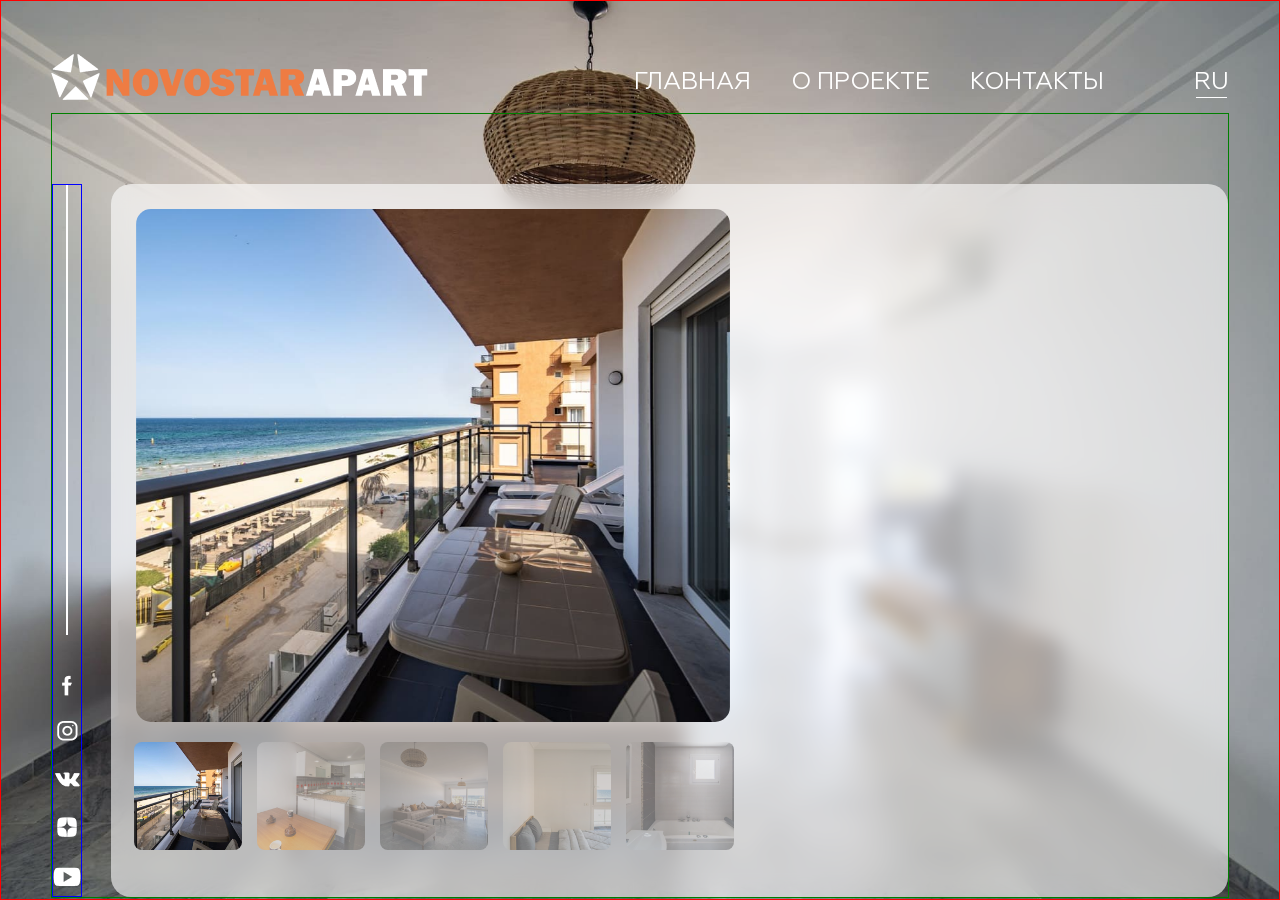
==== index.html @ 68c36528 "vers 30.07 - slider on page" ====
<!DOCTYPE html>
<html lang="ru">
<head>
	<meta http-equiv="X-UA-Compatible" content="IE=edge">
	<meta name="viewport" content="width=device-width, initial-scale=1">
	<meta charset="UTF-8">
	<meta name="robots" content="none">
	<title>Апартаменты - Novostar Hotels</title>
	<meta name="description" content="">
	<meta name="keywords" content="">
	<meta property="og:title" content="">
 	<meta property="og:description" content="">
	<meta property="og:image" content="">
	<link href="img/favicon.png" rel="shortcut icon" type="image/x-icon" />
	<link href="css/normalize.css" rel="stylesheet" type="text/css">
    <link href="css/slick.css" rel="stylesheet" type="text/css">
    <link href="css/slick-theme.css" rel="stylesheet" type="text/css">
	<link href="css/style.css" rel="stylesheet" type="text/css">
</head>
<body>

	<div class="apart-wrap apart-wrap-f41">
		<header>
			<a href="#"><img src="img/logo.png" alt="" class="ns-logo"></a>
			<nav class="navbar-top">
				<div class="navbar-toggler" role="button"><span></span></div>
				<ul class="apart-nav">
					<li><a href="#">Главная</a></li>
					<li><a href="#">О проекте</a></li>
					<li><a href="#">Контакты</a></li>
				</ul>
			</nav>
			<ul class="lang">
				<li class="current-lang">Ru</li>
				<li class="change-lang">
					<a href="#">En</a><br>
					<a href="#">Fr</a>
				</li>
			</ul>
		</header>
		<div class="apart-main">
			<div class="apart-soc">
				<div class="white-line"></div>
				<a href="#"><img src="img/fb.png" alt=""></a>
				<a href="#"><img src="img/inst.png" alt=""></a>
				<a href="#"><img src="img/vk.png" alt=""></a>
				<a href="#"><img src="img/zen.png" alt=""></a>
				<a href="#"><img src="img/yt.png" alt=""></a>
			</div>
			<div class="apart-content">
				<div class="apart-slider-wrap">
					<div class="apart-slider apart-slider-for">
						<div class="apart-slide-1"></div>
						<div class="apart-slide-2"></div>
						<div class="apart-slide-3"></div>
						<div class="apart-slide-4"></div>
						<div class="apart-slide-5"></div>
					</div>
					<div class="apart-slider apart-slider-nav">
						<div>
							<div class="apart-slide-1"></div>
						</div>
						<div>
							<div class="apart-slide-2"></div>
						</div>
						<div>
							<div class="apart-slide-3"></div>
						</div>
						<div>
							<div class="apart-slide-4"></div>
						</div>
						<div>
							<div class="apart-slide-5"></div>
						</div>
					</div>
				</div>
			</div>
		</div>
	</div>

	<script src="js/jquery-3.6.0.min.js"></script>
    <script src="js/slick.min.js"></script>
	<script src="js/scripts.js"></script>
</body>
</html>
---- css/style.css ----
@font-face {
	font-family: Geometria;
	src: url(../fonts/Geometria.ttf);
}
* {
	box-sizing: border-box;
}
html, body {
	overflow-x: hidden;
}
body {
	font-family: Geometria, sans-serif;
}
.apart-wrap {
	width: 100vw;
	min-height: 100vh;
	border: 1px solid red;
	padding: 50px 50px 0;
}
.apart-wrap-f41 {
	background-image: url('../img/F-41/f41-fon.jpg');
	background-size: cover;
	background-position: 50% 50%;
}
header {
	display: flex;
	align-items: center;
	position: relative;
}
.navbar-top {
	margin-left: auto;
	margin-right: 125px;
}
.apart-nav {
	list-style: none;
	padding: 0;
	display: flex;
}
.apart-nav a {
	color: #fff;
	font-size: 24px;
	line-height: 30px;
	text-decoration: none;
	text-transform: uppercase;
	padding: 0 40px;
}
.lang {
	list-style: none;
	padding: 0;
	position: relative;
	user-select: none;
	text-transform: uppercase;
}
.current-lang {
	color: #fff;
	font-size: 24px;
	line-height: 30px;
	position: relative;
	z-index: 1;
	cursor: pointer;
}
.current-lang:after {
	content: '';
	position: absolute;
	width: 100%;
	height: 1px;
	background-color: #fff;
	left: 2px;
	right: 2px;
	width: auto;
	bottom: -1px;
}
.change-lang a {
	color: #fff;
	font-size: 24px;
	line-height: 30px;
	text-decoration: none;
}
.change-lang a:hover {
	text-decoration: underline;
}
.change-lang {
	position: absolute;
	opacity: 0;
	top: 0;
	transition: .2s;
}
.change-lang.active {
	opacity: 1;
	transform: translateY(55%);
}
@media (max-width: 1400px) {
	.navbar-top {
		margin-right: 70px;
	}
	.apart-nav a {
		padding: 0 20px;
	}
}
@media (max-width: 1200px) {
	.apart-wrap {
		padding: 25px 25px 0;
	}
	.navbar-toggler {
		cursor: pointer;
		width: 35px;
		padding: 10px 3px;
	}
	.navbar-toggler span {
		position: relative;
		display: block;
		height: 1px;
		background-color: #fff;
	}
	.navbar-toggler span:before,
	.navbar-toggler span:after {
		position: absolute;
		content: '';
		display: block;
		left: 0;
		width: 100%;
		height: 1px;
		background-color: #fff;
	}
	.navbar-toggler span:before {
		top: -8px;
	}
	.navbar-toggler span:after {
		bottom: -8px;
	}
	.apart-nav {
		position: absolute;
		padding-top: 20px;
		left: 0;
		opacity: 0;
		z-index: -1px;
		transition: .2s;
	}
	.apart-nav.visible {
		opacity: 1;
	}
}
@media (max-width: 700px) {
	.ns-logo {
		width: 250px;
	}
	.current-lang,
	.change-lang a,
	.apart-nav a {
		font-size: 20px;
		line-height: 24px;
	}
	.apart-nav {
		position: absolute;
		padding-top: 10px;
	}
	.apart-nav a {
		padding: 0 30px 0 0;
	}
}
@media (max-width: 500px) {
	.apart-wrap {
		padding: 0 15px;
	}
	.ns-logo {
		width: 180px;
	}
	.current-lang,
	.change-lang a,
	.apart-nav a {
		font-size: 16px;
		line-height: 20px;
	}
	.navbar-top {
	    margin-right: 25px;
	}
	.navbar-toggler span:before {
		top: -7px;
	}
	.navbar-toggler span:after {
		bottom: -7px;
	}
}
@media (max-width: 400px) {
	.apart-nav {
		display: block;
		width: 100%;
	}
	.apart-nav li {
		text-align: center;
		padding-bottom: 10px;
	}
	.apart-nav a {
		padding: 0;
	}
}

.apart-main {
	display: flex;
	justify-content: space-between;
	border: 1px solid green;
	padding-top: 70px;
}
.apart-soc {
	border: 1px solid blue;
	display: flex;
	flex-direction: column;
	align-items: center;
}
.white-line {
	background-color: #fff;
	width: 2px;
	height: 50vh;
	margin-bottom: 20px;
}
.apart-soc a {
	margin-top: 20px;
}
.apart-content {
	background: rgba(255, 255, 255, 0.6);
	backdrop-filter: blur(10px);
	border-radius: 20px;
	padding: 25px;
	width: 95%;
	display: flex;
}
.apart-slider-wrap {
	width: 66vh;
}
.apart-slider-for {
	border-radius: 15px;
	overflow: hidden;
}
.apart-slider-nav {
	margin: 20px -1vh 0;
}
.apart-slider-for [class^="apart-slide"] {
	height: 57vh;
	background-size: cover;
	background-position: 50% 50%;
}
.apart-slider-nav [class^="apart-slide"] {
	width: 12vh;
	height: 12vh;
	background-size: cover;
	background-position: 50% 50%;
	margin: 0 auto;
	cursor: pointer;
	border-radius: 8px;
}
.apart-slide-1 {
	background-image: url('../img/F-41/1.jpg');
}
.apart-slide-2 {
	background-image: url('../img/F-41/2.jpg');
}
.apart-slide-3 {
	background-image: url('../img/F-41/3.jpg');
}
.apart-slide-4 {
	background-image: url('../img/F-41/4.jpg');
}
.apart-slide-5 {
	background-image: url('../img/F-41/5.jpg');
}
.apart-slider-nav .slick-slide:not(.slick-current) {
	opacity: .4;
}
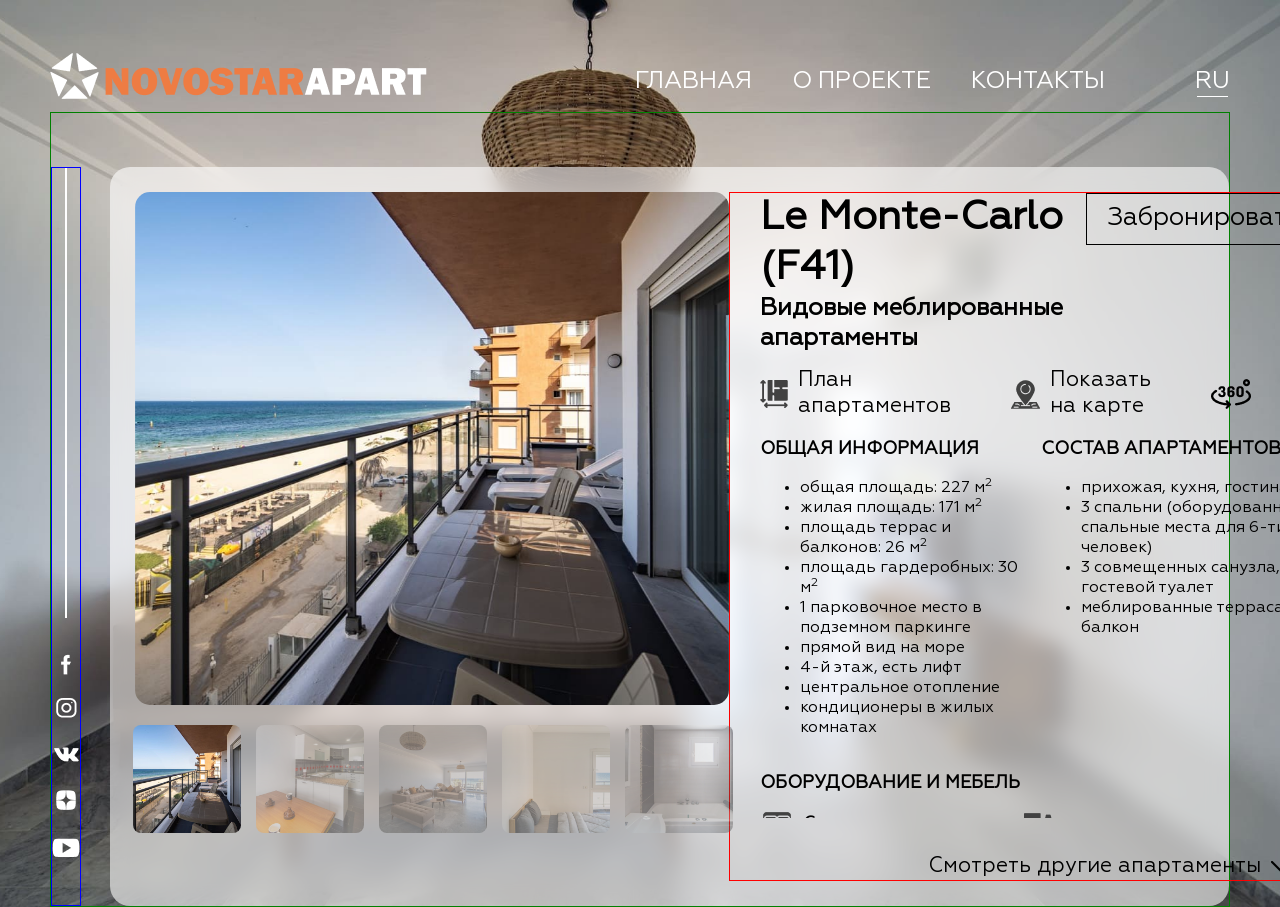
==== commit 41103d6a: "vers 05.08 - apart desktop done" ====
--- a/index.html
+++ b/index.html
@@ -17,67 +17,162 @@
     <link href="css/slick-theme.css" rel="stylesheet" type="text/css">
 	<link href="css/style.css" rel="stylesheet" type="text/css">
 </head>
-<body>
+<body class="apart-f41">
 
-	<div class="apart-wrap apart-wrap-f41">
-		<header>
-			<a href="#"><img src="img/logo.png" alt="" class="ns-logo"></a>
-			<nav class="navbar-top">
-				<div class="navbar-toggler" role="button"><span></span></div>
-				<ul class="apart-nav">
-					<li><a href="#">Главная</a></li>
-					<li><a href="#">О проекте</a></li>
-					<li><a href="#">Контакты</a></li>
-				</ul>
-			</nav>
-			<ul class="lang">
-				<li class="current-lang">Ru</li>
-				<li class="change-lang">
-					<a href="#">En</a><br>
-					<a href="#">Fr</a>
-				</li>
+	<div class="apart-modal apart-plan-modal">
+		<span class="apart-plan">
+			<img src="img/close.png" alt="" class="apart-close">
+			<img src="" alt="" class="apart-plan-pic">
+		</span>
+	</div>
+
+	<div class="apart-modal apart-map-modal">
+		<div class="apart-map">
+			<img src="img/close.png" alt="" class="apart-close">
+			<iframe src="https://www.google.com/maps/embed?pb=!1m14!1m8!1m3!1d12932.998903118727!2d10.60590106375161!3d35.86739660989545!3m2!1i1024!2i768!4f13.1!3m3!1m2!1s0x0%3A0x2175d8340d79b591!2sR%C3%A9sidence%20Le%20Mont%C3%A9%20Carlo!5e0!3m2!1sru!2sru!4v1628167155588!5m2!1sru!2sru" allowfullscreen="" loading="lazy"></iframe>
+		</div>
+	</div>
+
+	<header>
+		<a href="#"><img src="img/logo.png" alt="" class="ns-logo"></a>
+		<nav class="navbar-top">
+			<div class="navbar-toggler" role="button"><span></span></div>
+			<ul class="apart-nav">
+				<li><a href="#">Главная</a></li>
+				<li><a href="#">О проекте</a></li>
+				<li><a href="#">Контакты</a></li>
 			</ul>
-		</header>
-		<div class="apart-main">
-			<div class="apart-soc">
-				<div class="white-line"></div>
-				<a href="#"><img src="img/fb.png" alt=""></a>
-				<a href="#"><img src="img/inst.png" alt=""></a>
-				<a href="#"><img src="img/vk.png" alt=""></a>
-				<a href="#"><img src="img/zen.png" alt=""></a>
-				<a href="#"><img src="img/yt.png" alt=""></a>
-			</div>
-			<div class="apart-content">
-				<div class="apart-slider-wrap">
-					<div class="apart-slider apart-slider-for">
+		</nav>
+		<ul class="lang">
+			<li class="current-lang">Ru</li>
+			<li class="change-lang">
+				<a href="#">En</a><br>
+				<a href="#">Fr</a>
+			</li>
+		</ul>
+	</header>
+	<div class="apart-main">
+		<div class="apart-soc">
+			<div class="white-line"></div>
+			<a href="#"><img src="img/fb.png" alt=""></a>
+			<a href="#"><img src="img/inst.png" alt=""></a>
+			<a href="#"><img src="img/vk.png" alt=""></a>
+			<a href="#"><img src="img/zen.png" alt=""></a>
+			<a href="#"><img src="img/yt.png" alt=""></a>
+		</div>
+		<div class="apart-content">
+			<div class="apart-slider-wrap">
+				<div class="apart-slider apart-slider-for">
+					<div class="apart-slide-1"></div>
+					<div class="apart-slide-2"></div>
+					<div class="apart-slide-3"></div>
+					<div class="apart-slide-4"></div>
+					<div class="apart-slide-5"></div>
+				</div>
+				<div class="apart-slider apart-slider-nav">
+					<div>
 						<div class="apart-slide-1"></div>
+					</div>
+					<div>
 						<div class="apart-slide-2"></div>
+					</div>
+					<div>
 						<div class="apart-slide-3"></div>
+					</div>
+					<div>
 						<div class="apart-slide-4"></div>
+					</div>
+					<div>
 						<div class="apart-slide-5"></div>
 					</div>
-					<div class="apart-slider apart-slider-nav">
-						<div>
-							<div class="apart-slide-1"></div>
+				</div>
+			</div>
+			<div class="apart-info">
+				<div class="apart-info-head">
+					<div class="apart-title">
+						<h1>Le Monte-Carlo (F41)</h1>
+						<h2>Видовые меблированные апартаменты</h2>
+					</div>
+					<div class="apart-booking">
+						<button class="apart-booking">Забронировать</button>
+					</div>
+				</div>
+				<div class="apart-text">
+					<div class="apart-plan-map">
+						<a href="#" class="apart-plan-btn" data-plan="img/F-41/f41-plan.png"><img src="img/plan.png" alt="">План апартаментов</a>
+						<a href="#" class="apart-map-btn"><img src="img/map.png" alt="">Показать на карте</a>
+						<a href="#"><img src="img/360.png" alt=""></a>
+					</div>
+					<div class="apart-common">
+						<div class="apart-common-info">
+							<h3>Общая информация</h3>
+							<ul>
+								<li>общая площадь: 227 м<sup>2</sup></li>
+								<li>жилая площадь: 171 м<sup>2</sup></li>
+								<li>площадь террас и балконов: 26 м<sup>2</sup></li>
+								<li>площадь гардеробных: 30 м<sup>2</sup></li>
+								<li>1 парковочное место в подземном паркинге</li>
+								<li>прямой вид на море</li>
+								<li>4-й этаж, есть лифт</li>
+								<li>центральное отопление</li>
+								<li>кондиционеры в жилых комнатах</li>
+							</ul>	
 						</div>
-						<div>
-							<div class="apart-slide-2"></div>
+						<div class="apart-common-info">
+							<h3>Состав апартаментов</h3>
+							<ul>
+								<li>прихожая, кухня, гостиная</li>
+								<li>3 спальни (оборудованные спальные места для 6-ти человек)</li>
+								<li>3 совмещенных санузла, 1 гостевой туалет
+								<li>меблированные терраса и балкон</li>
+							</ul>
 						</div>
-						<div>
-							<div class="apart-slide-3"></div>
+					</div>
+					<div class="apart-furniture">
+						<h3>Оборудование и мебель</h3>
+						<div class="apart-furniture-bedroom">
+							<h4><img src="img/bed.png" alt=""> Спальные комнаты:</h4>
+							<p>Спальня 1: двуспальная кровать</p>
+							<p>Спальня 2: две односпальные кровати</p>
+							<p>Спальня 3: двуспальная кровать</p>
+							<p>По запросу предоставляется детская кроватка для ребенка до 2-х лет</p>
 						</div>
-						<div>
-							<div class="apart-slide-4"></div>
+						<div class="apart-furniture-livingroom">
+							<h4><img src="img/gostinaya.png" alt=""> Гостиная:</h4>
+							<p>Плазменная телевизионная панель</p>
+							<p>Мягкий салон</p>
+							<p>Обеденный стол</p>
 						</div>
-						<div>
-							<div class="apart-slide-5"></div>
+						<div class="apart-furniture-kitchen">
+							<h4><img src="img/kitchen.png" alt=""> Кухня:</h4>
+							<div class="apart-kitchen-text">
+								<p>Варочная панель</p>
+								<p>Духовка</p>
+								<p>Вытяжка</p>
+								<p>Микроволновая печь</p>
+								<p>Холодильник</p>
+								<p>Посудомоечная машина</p>
+								<p>Стиральная машина</p>
+								<p>Обеденный стол</p>
+								<p>Полный комплект посуды для приготовления еды</p>
+								<p>Полный комплект посуды для сервировки</p>
+							</div>
 						</div>
+					</div>
+				</div>
+				<div class="apart-more">
+					<div class="current-apart" role="button">Смотреть другие апартаменты <img src="img/arrow-down.png" alt=""></div>
+					<div class="another-aparts">
+						<a href="#">Le Monte-Carlo (F51)</a><br>
+						<a href="#">Le Monte-Carlo (F71)</a><br>
+						<a href="#">Le Monte-Carlo (D46)</a>
 					</div>
 				</div>
 			</div>
 		</div>
 	</div>
 
+
 	<script src="js/jquery-3.6.0.min.js"></script>
     <script src="js/slick.min.js"></script>
 	<script src="js/scripts.js"></script>
--- a/css/style.css
+++ b/css/style.css
@@ -10,17 +10,13 @@
 }
 body {
 	font-family: Geometria, sans-serif;
-}
-.apart-wrap {
-	width: 100vw;
 	min-height: 100vh;
-	border: 1px solid red;
 	padding: 50px 50px 0;
-}
-.apart-wrap-f41 {
-	background-image: url('../img/F-41/f41-fon.jpg');
 	background-size: cover;
 	background-position: 50% 50%;
+}
+body.apart-f41 {
+	background-image: url('../img/F-41/f41-fon.jpg');
 }
 header {
 	display: flex;
@@ -199,7 +195,7 @@
 	display: flex;
 	justify-content: space-between;
 	border: 1px solid green;
-	padding-top: 70px;
+	padding-top: 6vh;
 }
 .apart-soc {
 	border: 1px solid blue;
@@ -211,10 +207,10 @@
 	background-color: #fff;
 	width: 2px;
 	height: 50vh;
-	margin-bottom: 20px;
+	margin-bottom: 2vh;
 }
 .apart-soc a {
-	margin-top: 20px;
+	margin-top: 2vh;
 }
 .apart-content {
 	background: rgba(255, 255, 255, 0.6);
@@ -226,6 +222,9 @@
 }
 .apart-slider-wrap {
 	width: 66vh;
+}
+.slick-slide:focus {
+    outline: none;
 }
 .apart-slider-for {
 	border-radius: 15px;
@@ -265,4 +264,199 @@
 }
 .apart-slider-nav .slick-slide:not(.slick-current) {
 	opacity: .4;
+}
+.apart-info {
+	border: 1px solid red;
+	padding-left: 30px;
+	width: 100%;
+}
+.apart-info-head {
+	display: flex;
+	justify-content: space-between;
+	padding-bottom: 15px;
+}
+.apart-title h1 {
+	margin: 0;
+	font-size: 40px;
+	line-height: 50px;
+}
+.apart-title h2 {
+	margin: 0;
+	font-size: 24px;
+	line-height: 30px;
+}
+.apart-booking button {
+	font-size: 25px;
+	line-height: 40px;
+	background: none;
+	outline: none;
+	border: 1px solid #000;
+	cursor: pointer;
+	padding: 5px 20px;
+}
+.apart-text {
+	width: 100%;
+	overflow: auto;
+	scrollbar-width: thin;
+	scrollbar-color: #000 #747474;
+	height: 50vh;
+}
+.apart-text::-webkit-scrollbar {
+	height: 6px;
+	width: 6px;
+}
+.apart-text::-webkit-scrollbar-track {
+	background: #747474;
+	border-radius: 15px;
+}
+.apart-text::-webkit-scrollbar-thumb {
+	background-color: #000;
+	border-radius: 15px;
+}
+.apart-plan-map {
+	display: flex;
+}
+.apart-plan-map a {
+	display: flex;
+	align-items: center;
+	color: #000;
+	text-decoration: none;
+	font-size: 21px;
+	line-height: 26px;
+	margin-right: 60px;
+}
+.apart-plan-map a img {
+	margin-right: 10px;
+}
+.apart-modal {
+    position: fixed;
+    top: 0;
+    width: 100vw;
+    height: 100vh;
+    display: flex;
+    align-items: center;
+    justify-content: center;
+    opacity: 0;
+    z-index: -1;
+    background-color: rgba(0,0,0,.7);
+}
+.apart-modal.visible {
+	opacity: 1;
+    z-index: 1;
+}
+.apart-plan {
+	position: relative;
+}
+.apart-close {
+    position: absolute;
+    top: 20px;
+    right: 20px;
+    z-index: 1;
+    cursor: pointer;
+}
+.apart-plan-pic {
+    max-width: 90vw;
+    max-height: 90vh;
+}
+.apart-map {
+	width: 100%;
+	max-width: 1200px;
+    height: 70vh;
+    position: relative;
+}
+.apart-map iframe {
+	display: block;
+	height: 70vh;
+	border: none;
+	width: 100%;
+	max-width: 1200px;
+}
+.apart-common {
+	display: flex;
+}
+.apart-common-info {
+	width: 50%;
+	padding-right: 10px;
+}
+.apart-common-info h3 {
+	font-size: 18px;
+	line-height: 22px;
+	text-transform: uppercase;
+}
+.apart-common-info li {
+	font-size: 16px;
+	line-height: 20px;
+}
+.apart-furniture {
+	display: flex;
+	flex-wrap: wrap;
+}
+.apart-furniture h3 {
+	font-size: 18px;
+	line-height: 22px;
+	text-transform: uppercase;
+	width: 100%;
+}
+.apart-furniture h4 {
+	display: flex;
+	align-items: center;
+	margin: 0;
+}
+.apart-furniture h4 img {
+	margin-right: 10px;
+}
+.apart-furniture p {
+	margin: 5px 0 0;
+}
+.apart-furniture-bedroom {
+	width: 47%;
+	padding: 0 30px 30px 0;
+}
+.apart-furniture-livingroom {
+	padding-right: 0 10px 30px 0;
+}
+.apart-furniture-kitchen {
+	width: 60%;
+}
+.apart-kitchen-text {
+	column-count: 2;
+}
+.apart-more {
+	position: relative;
+	float: right;
+	padding: 30px 30px 0 0;
+}
+.current-apart {
+	cursor: pointer;
+	font-size: 21px;
+	line-height: 26px;
+}
+.current-apart img {
+	position: relative;
+	top: 8px;
+	left: 3px;
+}
+.another-aparts {
+	position: absolute;
+	top: 0;
+	opacity: 0;
+	z-index: -1;
+	background: rgba(255, 255, 255, 0.56);
+	padding: 5px 10px;
+	width: 100%;
+}
+.another-aparts a {
+	font-size: 21px;
+	line-height: 26px;
+	text-decoration: none;
+	color: #000;
+}
+.another-aparts a:hover {
+	text-decoration: underline;
+	font-weight: bold;
+}
+.another-aparts.active {
+	opacity: 1;
+	z-index: 1;
+	transform: translateY(70%);
 }
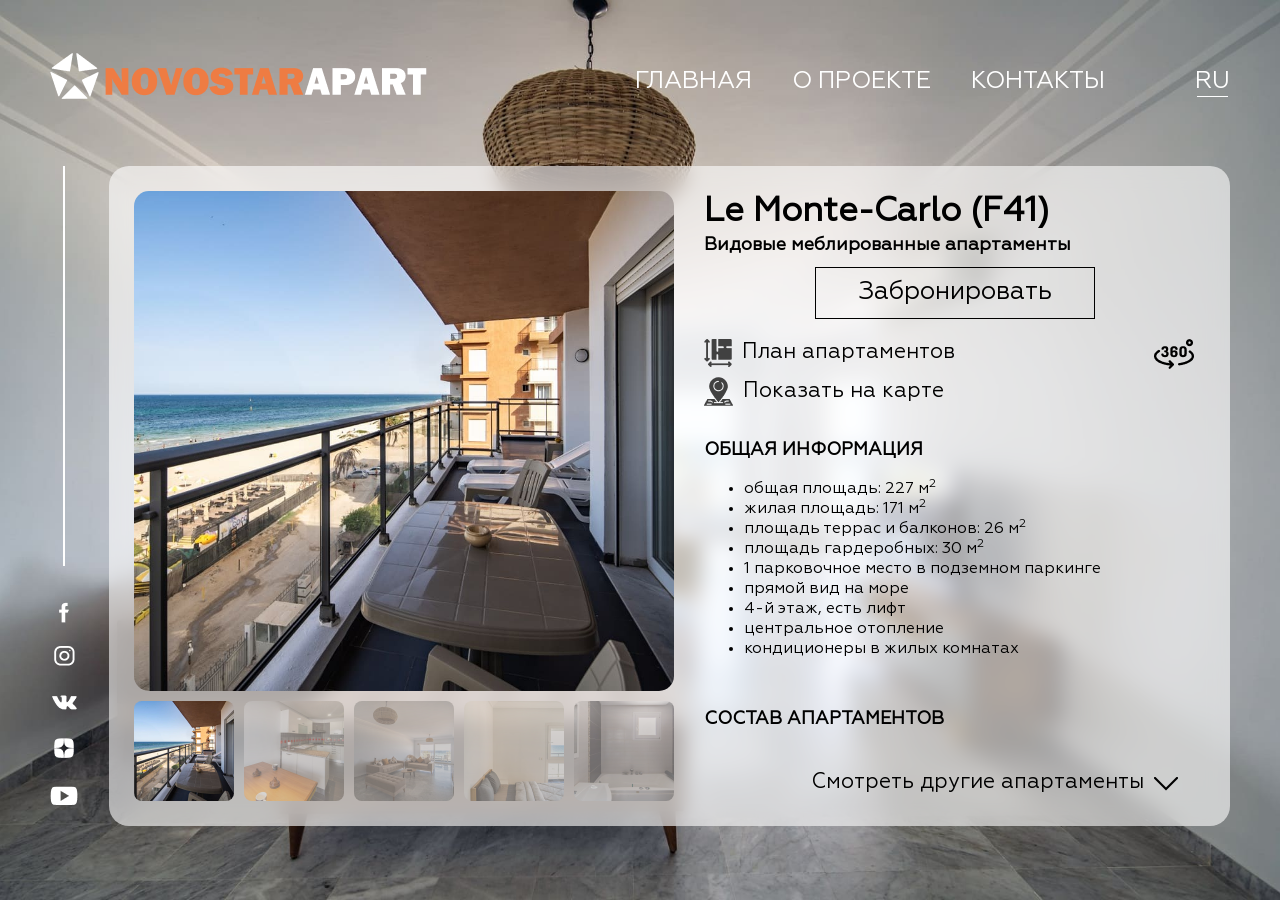
==== commit 85f742fd: "vers 06.08 - modile vers apart" ====
--- a/index.html
+++ b/index.html
@@ -101,7 +101,7 @@
 					<div class="apart-plan-map">
 						<a href="#" class="apart-plan-btn" data-plan="img/F-41/f41-plan.png"><img src="img/plan.png" alt="">План апартаментов</a>
 						<a href="#" class="apart-map-btn"><img src="img/map.png" alt="">Показать на карте</a>
-						<a href="#"><img src="img/360.png" alt=""></a>
+						<a href="#"><img src="img/360.png" alt="" class="apart-360"></a>
 					</div>
 					<div class="apart-common">
 						<div class="apart-common-info">
@@ -161,7 +161,7 @@
 					</div>
 				</div>
 				<div class="apart-more">
-					<div class="current-apart" role="button">Смотреть другие апартаменты <img src="img/arrow-down.png" alt=""></div>
+					<div class="current-apart" role="button">Смотреть другие апартаменты&nbsp;<img src="img/arrow-down.png" alt=""></div>
 					<div class="another-aparts">
 						<a href="#">Le Monte-Carlo (F51)</a><br>
 						<a href="#">Le Monte-Carlo (F71)</a><br>
--- a/css/style.css
+++ b/css/style.css
@@ -94,7 +94,7 @@
 	}
 }
 @media (max-width: 1200px) {
-	.apart-wrap {
+	body {
 		padding: 25px 25px 0;
 	}
 	.navbar-toggler {
@@ -154,8 +154,8 @@
 		padding: 0 30px 0 0;
 	}
 }
-@media (max-width: 500px) {
-	.apart-wrap {
+@media (max-width: 600px) {
+	body {
 		padding: 0 15px;
 	}
 	.ns-logo {
@@ -194,11 +194,9 @@
 .apart-main {
 	display: flex;
 	justify-content: space-between;
-	border: 1px solid green;
 	padding-top: 6vh;
 }
 .apart-soc {
-	border: 1px solid blue;
 	display: flex;
 	flex-direction: column;
 	align-items: center;
@@ -222,6 +220,7 @@
 }
 .apart-slider-wrap {
 	width: 66vh;
+	flex-shrink: 0;
 }
 .slick-slide:focus {
     outline: none;
@@ -239,8 +238,8 @@
 	background-position: 50% 50%;
 }
 .apart-slider-nav [class^="apart-slide"] {
-	width: 12vh;
-	height: 12vh;
+	width: 11.5vh;
+	height: 11.5vh;
 	background-size: cover;
 	background-position: 50% 50%;
 	margin: 0 auto;
@@ -266,7 +265,6 @@
 	opacity: .4;
 }
 .apart-info {
-	border: 1px solid red;
 	padding-left: 30px;
 	width: 100%;
 }
@@ -286,6 +284,8 @@
 	line-height: 30px;
 }
 .apart-booking button {
+	display: block;
+	max-width: 280px;
 	font-size: 25px;
 	line-height: 40px;
 	background: none;
@@ -293,6 +293,11 @@
 	border: 1px solid #000;
 	cursor: pointer;
 	padding: 5px 20px;
+	transition: .2s;
+}
+.apart-booking button:hover {
+	background-color: #000;
+	color: #fff;
 }
 .apart-text {
 	width: 100%;
@@ -315,6 +320,7 @@
 }
 .apart-plan-map {
 	display: flex;
+	position: relative;
 }
 .apart-plan-map a {
 	display: flex;
@@ -331,6 +337,7 @@
 .apart-modal {
     position: fixed;
     top: 0;
+    left: 0;
     width: 100vw;
     height: 100vh;
     display: flex;
@@ -420,6 +427,7 @@
 }
 .apart-kitchen-text {
 	column-count: 2;
+	padding-right: 10px;
 }
 .apart-more {
 	position: relative;
@@ -459,4 +467,181 @@
 	opacity: 1;
 	z-index: 1;
 	transform: translateY(70%);
+}
+@media (max-width: 1600px) {
+	.apart-info-head {
+		flex-wrap: wrap;
+	}
+	.apart-plan-map a {
+		margin-right: 30px;
+	}
+	.apart-booking,
+	.apart-furniture-kitchen {
+		width: 100%;
+	}
+	.apart-booking button {
+		margin: 10px auto 0;
+	}
+	.apart-furniture-bedroom,
+	.apart-furniture-livingroom {
+		width: 50%;
+	}
+}
+@media (max-width: 1500px) {
+	.apart-plan-map,
+	.apart-common {
+		flex-wrap: wrap;
+	}
+	.apart-plan-map a {
+		width: 100%;
+	}
+	.apart-360 {
+		position: absolute;
+		right: 0;
+		top: 0;
+	}
+	.apart-plan-map a {
+		margin: 5px 20px 5px 0;
+	}
+}
+@media (max-width: 1400px) {
+	.apart-title h1 {
+		font-size: 34px;
+		line-height: 42px;
+	}
+	.apart-title h2 {
+		font-size: 18px;
+		line-height: 24px;
+	}
+}
+@media (max-width: 1400px) {
+	.apart-common-info,
+	.apart-furniture-bedroom,
+	.apart-furniture-livingroom {
+		width: 100%;
+		padding: 0 10px 15px 0;
+	}
+	.apart-kitchen-text {
+		column-count: 1;
+	}
+}
+@media (max-width: 1300px) {
+	.white-line {
+		height: 400px;
+	}
+	.apart-slider-wrap {
+		width: 540px;
+	}
+	.apart-slider-for [class^="apart-slide"] {
+		height: 500px;
+	}
+	.apart-slider-nav {
+		margin: 10px -5px 0;
+	}
+	.apart-slider-nav [class^="apart-slide"] {
+		width: 100px;
+		height: 100px;
+	}
+	.apart-text {
+		height: 400px;
+	}
+}
+@media (max-width: 1200px) {
+	.apart-title h1 {
+		font-size: 28px;
+		line-height: 36px;
+	}
+	.apart-title h2 {
+		font-size: 16px;
+		line-height: 22px;
+	}
+	.apart-info {
+		padding-left: 20px;
+	}
+	.current-apart,
+	.another-aparts a,
+	.apart-plan-map a {
+		font-size: 16px;
+		line-height: 22px;
+	}
+	.another-aparts.active {
+		transform: translateY(80%);
+	}
+	.apart-more {
+		padding-right: 0;
+	}
+}
+@media (max-width: 1000px) {
+	.apart-main {
+		flex-wrap: wrap;
+		padding-top: 60px;
+	}
+	.apart-content {
+		width: 100%;
+		order: 1;
+		padding: 15px;
+	}
+	.apart-soc {
+		width: 100%;
+		flex-direction: row;
+		justify-content: center;
+		order: 2;
+	}
+	.apart-soc a {
+		margin: 20px 15px;
+	}
+	.white-line {
+		display: none;
+	}
+	.apart-slider-wrap {
+		width: 400px;
+	}
+	.apart-slider-for [class^="apart-slide"] {
+		height: 450px;
+	}
+	.apart-slider-nav [class^="apart-slide"] {
+		width: 70px;
+		height: 70px;
+	}
+}
+@media (max-width: 800px) {
+	.apart-content {
+		flex-wrap: wrap;
+	}
+	.apart-info {
+		order: 1;
+		padding-left: 0;
+	}
+	.apart-slider-wrap {
+		width: 100%;
+		order: 2;
+		padding-top: 50px;
+	}
+	.apart-slider-for [class^="apart-slide"] {
+		height: auto;
+		padding-top: 70vw;
+	}
+	.apart-slider-nav [class^="apart-slide"] {
+		width: 16vw;
+		height: 16vw;
+	}
+	.apart-slider-nav {
+		margin: 10px -1vw 0;
+	}
+}
+@media (max-width: 600px) {
+	.apart-main {
+		padding-top: 50px;
+		margin: 0 -15px;
+	}
+	.apart-slider-nav [class^="apart-slide"] {
+		width: 21vw;
+		height: 21vw;
+	}
+}
+@media (max-width: 400px) {
+	.apart-slider-nav [class^="apart-slide"] {
+		width: 19vw;
+		height: 19vw;
+	}
 }
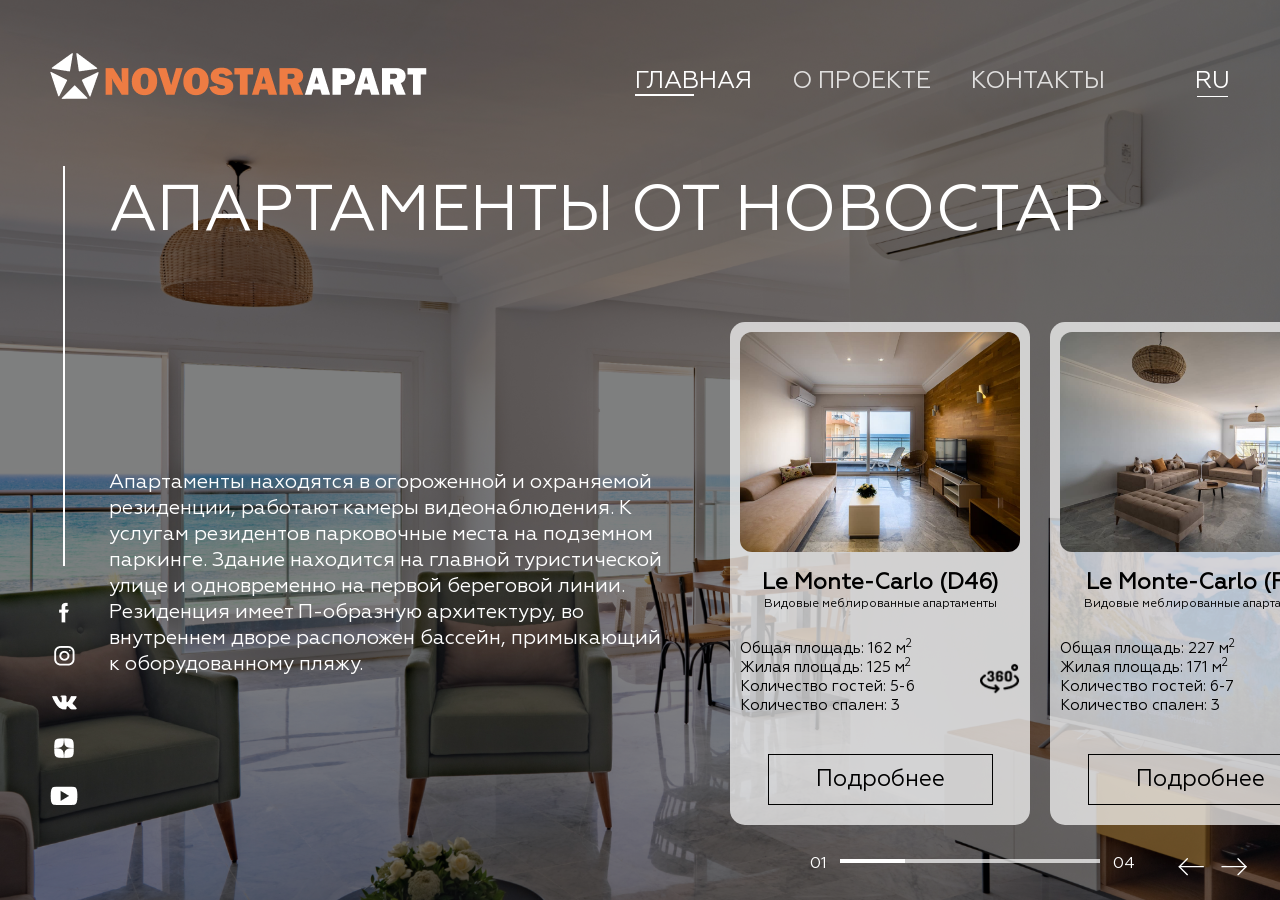
==== commit db28b905: "vers 19.08 - index page complete" ====
--- a/index.html
+++ b/index.html
@@ -11,13 +11,15 @@
 	<meta property="og:title" content="">
  	<meta property="og:description" content="">
 	<meta property="og:image" content="">
-	<link href="img/favicon.png" rel="shortcut icon" type="image/x-icon" />
+	<link href="img/favicon.svg" rel="shortcut icon" type="image/x-icon" />
 	<link href="css/normalize.css" rel="stylesheet" type="text/css">
     <link href="css/slick.css" rel="stylesheet" type="text/css">
     <link href="css/slick-theme.css" rel="stylesheet" type="text/css">
+    <link href="css/owl.carousel.min.css" rel="stylesheet" type="text/css">
+    <link href="css/owl.theme.default.min.css" rel="stylesheet" type="text/css">
 	<link href="css/style.css" rel="stylesheet" type="text/css">
 </head>
-<body class="apart-f41">
+<body class="apart-index">
 
 	<div class="apart-modal apart-plan-modal">
 		<span class="apart-plan">
@@ -34,13 +36,13 @@
 	</div>
 
 	<header>
-		<a href="#"><img src="img/logo.png" alt="" class="ns-logo"></a>
+		<a href="/"><img src="img/logo.png" alt="" class="ns-logo"></a>
 		<nav class="navbar-top">
 			<div class="navbar-toggler" role="button"><span></span></div>
 			<ul class="apart-nav">
-				<li><a href="#">Главная</a></li>
-				<li><a href="#">О проекте</a></li>
-				<li><a href="#">Контакты</a></li>
+				<li><a href="#" class="active"><span>Главная</span></a></li>
+				<li><a href="#"><span>О проекте</span></a></li>
+				<li><a href="#"><span>Контакты</span></a></li>
 			</ul>
 		</nav>
 		<ul class="lang">
@@ -51,6 +53,7 @@
 			</li>
 		</ul>
 	</header>
+
 	<div class="apart-main">
 		<div class="apart-soc">
 			<div class="white-line"></div>
@@ -60,121 +63,74 @@
 			<a href="#"><img src="img/zen.png" alt=""></a>
 			<a href="#"><img src="img/yt.png" alt=""></a>
 		</div>
-		<div class="apart-content">
-			<div class="apart-slider-wrap">
-				<div class="apart-slider apart-slider-for">
-					<div class="apart-slide-1"></div>
-					<div class="apart-slide-2"></div>
-					<div class="apart-slide-3"></div>
-					<div class="apart-slide-4"></div>
-					<div class="apart-slide-5"></div>
+		<div class="index-content">
+			<h1>АПАРТАМЕНТЫ ОТ НОВОСТАР</h1>
+			<div class="index-text-slider">
+				<div class="index-text">
+					Апартаменты находятся в огороженной и охраняемой резиденции, работают камеры видеонаблюдения. К услугам резидентов парковочные места на подземном паркинге. Здание находится на главной туристической улице и одновременно на первой береговой линии. Резиденция имеет П-образную архитектуру, во внутреннем дворе расположен бассейн, примыкающий к оборудованному пляжу.
 				</div>
-				<div class="apart-slider apart-slider-nav">
-					<div>
-						<div class="apart-slide-1"></div>
+				<div class="index-slider owl-carousel">
+					<div class="carousel-item item-d46">
+						<a href="#" class="carousel-apart-thumb"></a>
+						<h2>Le Monte-Carlo (D46)</h2>
+						<p class="carousel-item-subtitle">Видовые меблированные апартаменты</p>
+						<div class="carousel-item-info">
+							<a href="#" target="_blank"><img src="img/360.png" alt=""></a>
+							Общая площадь: 162 м<sup>2</sup><br>
+							Жилая площадь: 125 м<sup>2</sup><br>
+							Количество гостей: 5-6<br>
+							Количество спален: 3
+						</div>
+						<a href="#" class="carousel-arapt-detail">Подробнее</a>
 					</div>
-					<div>
-						<div class="apart-slide-2"></div>
+					<div class="carousel-item item-f41">
+						<a href="#" class="carousel-apart-thumb"></a>
+						<h2>Le Monte-Carlo (F41)</h2>
+						<p class="carousel-item-subtitle">Видовые меблированные апартаменты</p>
+						<div class="carousel-item-info">
+							<a href="#" target="_blank"><img src="img/360.png" alt=""></a>
+							Общая площадь: 227 м<sup>2</sup><br>
+							Жилая площадь: 171 м<sup>2</sup><br>
+							Количество гостей: 6-7<br>
+							Количество спален: 3
+						</div>
+						<a href="#" class="carousel-arapt-detail">Подробнее</a>
 					</div>
-					<div>
-						<div class="apart-slide-3"></div>
+					<div class="carousel-item item-f51">
+						<a href="#" class="carousel-apart-thumb"></a>
+						<h2>Le Monte-Carlo (F51)</h2>
+						<p class="carousel-item-subtitle">Видовые меблированные апартаменты</p>
+						<div class="carousel-item-info">
+							<a href="#" target="_blank"><img src="img/360.png" alt=""></a>
+							Общая площадь: 222 м<sup>2</sup><br>
+							Жилая площадь: 165 м<sup>2</sup><br>
+							Количество гостей: 6-7<br>
+							Количество спален: 3
+						</div>
+						<a href="#" class="carousel-arapt-detail">Подробнее</a>
 					</div>
-					<div>
-						<div class="apart-slide-4"></div>
-					</div>
-					<div>
-						<div class="apart-slide-5"></div>
-					</div>
-				</div>
-			</div>
-			<div class="apart-info">
-				<div class="apart-info-head">
-					<div class="apart-title">
-						<h1>Le Monte-Carlo (F41)</h1>
-						<h2>Видовые меблированные апартаменты</h2>
-					</div>
-					<div class="apart-booking">
-						<button class="apart-booking">Забронировать</button>
-					</div>
-				</div>
-				<div class="apart-text">
-					<div class="apart-plan-map">
-						<a href="#" class="apart-plan-btn" data-plan="img/F-41/f41-plan.png"><img src="img/plan.png" alt="">План апартаментов</a>
-						<a href="#" class="apart-map-btn"><img src="img/map.png" alt="">Показать на карте</a>
-						<a href="#"><img src="img/360.png" alt="" class="apart-360"></a>
-					</div>
-					<div class="apart-common">
-						<div class="apart-common-info">
-							<h3>Общая информация</h3>
-							<ul>
-								<li>общая площадь: 227 м<sup>2</sup></li>
-								<li>жилая площадь: 171 м<sup>2</sup></li>
-								<li>площадь террас и балконов: 26 м<sup>2</sup></li>
-								<li>площадь гардеробных: 30 м<sup>2</sup></li>
-								<li>1 парковочное место в подземном паркинге</li>
-								<li>прямой вид на море</li>
-								<li>4-й этаж, есть лифт</li>
-								<li>центральное отопление</li>
-								<li>кондиционеры в жилых комнатах</li>
-							</ul>	
+					<div class="carousel-item item-f71">
+						<a href="#" class="carousel-apart-thumb"></a>
+						<h2>Le Monte-Carlo (F71)</h2>
+						<p class="carousel-item-subtitle">Видовые меблированные апартаменты с пентхаусом</p>
+						<div class="carousel-item-info">
+							<a href="#" target="_blank"><img src="img/360.png" alt=""></a>
+							Общая площадь: 315 м<sup>2</sup><br>
+							Жилая площадь: 200 м<sup>2</sup><br>
+							Площадь пентхауса: 204 м<sup>2</sup><br>
+							Количество гостей: 6-7<br>
+							Количество спален: 3
 						</div>
-						<div class="apart-common-info">
-							<h3>Состав апартаментов</h3>
-							<ul>
-								<li>прихожая, кухня, гостиная</li>
-								<li>3 спальни (оборудованные спальные места для 6-ти человек)</li>
-								<li>3 совмещенных санузла, 1 гостевой туалет
-								<li>меблированные терраса и балкон</li>
-							</ul>
-						</div>
-					</div>
-					<div class="apart-furniture">
-						<h3>Оборудование и мебель</h3>
-						<div class="apart-furniture-bedroom">
-							<h4><img src="img/bed.png" alt=""> Спальные комнаты:</h4>
-							<p>Спальня 1: двуспальная кровать</p>
-							<p>Спальня 2: две односпальные кровати</p>
-							<p>Спальня 3: двуспальная кровать</p>
-							<p>По запросу предоставляется детская кроватка для ребенка до 2-х лет</p>
-						</div>
-						<div class="apart-furniture-livingroom">
-							<h4><img src="img/gostinaya.png" alt=""> Гостиная:</h4>
-							<p>Плазменная телевизионная панель</p>
-							<p>Мягкий салон</p>
-							<p>Обеденный стол</p>
-						</div>
-						<div class="apart-furniture-kitchen">
-							<h4><img src="img/kitchen.png" alt=""> Кухня:</h4>
-							<div class="apart-kitchen-text">
-								<p>Варочная панель</p>
-								<p>Духовка</p>
-								<p>Вытяжка</p>
-								<p>Микроволновая печь</p>
-								<p>Холодильник</p>
-								<p>Посудомоечная машина</p>
-								<p>Стиральная машина</p>
-								<p>Обеденный стол</p>
-								<p>Полный комплект посуды для приготовления еды</p>
-								<p>Полный комплект посуды для сервировки</p>
-							</div>
-						</div>
-					</div>
-				</div>
-				<div class="apart-more">
-					<div class="current-apart" role="button">Смотреть другие апартаменты&nbsp;<img src="img/arrow-down.png" alt=""></div>
-					<div class="another-aparts">
-						<a href="#">Le Monte-Carlo (F51)</a><br>
-						<a href="#">Le Monte-Carlo (F71)</a><br>
-						<a href="#">Le Monte-Carlo (D46)</a>
+						<a href="#" class="carousel-arapt-detail">Подробнее</a>
 					</div>
 				</div>
 			</div>
 		</div>
 	</div>
 
-
 	<script src="js/jquery-3.6.0.min.js"></script>
     <script src="js/slick.min.js"></script>
+    <script src="js/owl.carousel.min.js"></script>
 	<script src="js/scripts.js"></script>
 </body>
 </html>
--- a/css/style.css
+++ b/css/style.css
@@ -8,12 +8,25 @@
 html, body {
 	overflow-x: hidden;
 }
+html:before {
+	content: '';
+	position: absolute;
+	top: 0;
+	left: 0;
+	bottom: 0;
+	right: 0;
+	background-color: rgba(0,0,0,.5);
+}
 body {
 	font-family: Geometria, sans-serif;
-	min-height: 100vh;
+	height: 100vh;
 	padding: 50px 50px 0;
 	background-size: cover;
 	background-position: 50% 50%;
+	background-repeat: no-repeat;
+}
+body.apart-index {
+	background-image: url('../img/main-fon.jpg');
 }
 body.apart-f41 {
 	background-image: url('../img/F-41/f41-fon.jpg');
@@ -34,11 +47,34 @@
 }
 .apart-nav a {
 	color: #fff;
+	opacity: .8;
 	font-size: 24px;
 	line-height: 30px;
 	text-decoration: none;
 	text-transform: uppercase;
 	padding: 0 40px;
+	transition: .2s;
+}
+.apart-nav a span {
+	position: relative;
+}
+.apart-nav a span:before {
+	content: '';
+	position: absolute;
+	left: 0;
+	bottom: -3px;
+	display: block;
+	width: 50%;
+	height: 2px;
+	background-color: #fff;
+	transition: .2s;
+	opacity: 0;
+}
+.apart-nav a:hover,
+.apart-nav a:hover span:before,
+.apart-nav a.active,
+.apart-nav a.active span:before {
+	opacity: 1;
 }
 .lang {
 	list-style: none;
@@ -129,11 +165,12 @@
 		padding-top: 20px;
 		left: 0;
 		opacity: 0;
-		z-index: -1px;
+		z-index: -1;
 		transition: .2s;
 	}
 	.apart-nav.visible {
 		opacity: 1;
+		z-index: 1;
 	}
 }
 @media (max-width: 700px) {
@@ -156,7 +193,7 @@
 }
 @media (max-width: 600px) {
 	body {
-		padding: 0 15px;
+		padding: 10px 15px 0;
 	}
 	.ns-logo {
 		width: 180px;
@@ -195,6 +232,7 @@
 	display: flex;
 	justify-content: space-between;
 	padding-top: 6vh;
+	position: relative;
 }
 .apart-soc {
 	display: flex;
@@ -210,6 +248,247 @@
 .apart-soc a {
 	margin-top: 2vh;
 }
+
+/* content index page */
+.index-content {
+	width: 95%;
+}
+.index-content h1 {
+	font-size: 80px;
+	margin: 10px 0 8vh;
+	color: #fff;
+	font-weight: 100;
+}
+.index-text-slider {
+	display: flex;
+	align-items: center;
+}
+.index-text {
+	font-size: 20px;
+	line-height: 26px;
+	font-weight: 500;
+	color: #fff;
+	max-width: 560px;
+	flex-shrink: 0;
+}
+.index-slider {
+	width: 1280px;
+	flex-shrink: 0;
+	position: relative;
+	right: -4vw;
+}
+.index-slider .carousel-item {
+	width: 300px;
+	margin: 0 auto;
+	padding: 10px;
+	background: rgba(255, 255, 255, 0.7);
+	/*backdrop-filter: blur(6px);*/
+	border-radius: 15px;
+	transition: .2s;
+}
+.index-slider .carousel-item:hover {
+	background: #fff;
+}
+.carousel-apart-thumb {
+	display: block;
+	height: 220px;
+	border-radius: 12px;
+	overflow: hidden;
+	background-size: cover;
+	background-position: 50% 50%;
+}
+.item-d46 .carousel-apart-thumb {
+	background-image: url('../img/D-46/3.jpg');
+}
+.item-f41 .carousel-apart-thumb {
+	background-image: url('../img/F-41/3.jpg');
+}
+.item-f51 .carousel-apart-thumb {
+	background-image: url('../img/F-51/3.jpg');
+}
+.item-f71 .carousel-apart-thumb {
+	background-image: url('../img/F-71/3.jpg');
+}
+.carousel-item h2 {
+	text-align: center;
+	font-size: 22px;
+	line-height: 27px;
+	margin-bottom: 0;
+}
+.carousel-item-subtitle {
+	text-align: center;
+	font-size: 12px;
+	line-height: 15px;
+	margin-top: 0;
+	min-height: 30px;
+}
+.carousel-item-info {
+	font-size: 15px;
+	line-height: 19px;
+	min-height: 100px;
+	position: relative;
+}
+.carousel-item-info a {
+	width: 40px;
+	height: 60px;
+	display: block;
+	position: absolute;
+	right: 0;
+	top: 0;
+	bottom: 0;
+	margin: auto;
+}
+.carousel-arapt-detail {
+	display: block;
+	text-decoration: none;
+	color: #000;
+	text-align: center;
+	width: 225px;
+	margin: 15px auto 10px;
+	border: 1px solid #000;
+	padding: 10px 0;
+	font-size: 23px;
+	line-height: 29px;
+	transition: .2s;
+}
+.carousel-arapt-detail:hover {
+	background-color: #000;
+	color: #fff;
+}
+.index-slider .owl-dots.disabled,
+.index-slider .owl-nav.disabled {
+    display: block !important;
+}
+.index-slider .owl-nav {
+	padding-top: 25px;
+	position: fixed;
+	right: 25px;
+}
+.index-slider .owl-nav button {
+	margin: 0 5px;
+}
+.index-slider .owl-dots {
+	margin-right: 40px;
+ 	padding: 25px 40px 0;
+	position: fixed;
+	right: 100px;
+}
+.index-slider .owl-dots:before {
+	content: '01';
+	color: #fff;
+	position: absolute;
+	left: 10px;
+	bottom: -5px;
+}
+.index-slider .owl-dots:after {
+	content: '04';
+	color: #fff;
+	position: absolute;
+	right: 5px;
+	bottom: -5px;
+}
+.index-slider .owl-dot {
+	width: 65px;
+	height: 4px;
+	background: #fff !important;
+	opacity: .7;
+}
+.index-slider .owl-dot.active {
+	opacity: 1;
+}
+@media (max-width: 1450px) {
+	.index-content h1 {
+		font-size: 5vw;
+	}
+}
+@media (max-width: 1200px) {
+	.index-content {
+		width: 100%;
+		padding: 0 20px;
+	}
+	.index-content h1 {
+		margin-bottom: 40px;
+	}
+	.index-text {
+		max-width: 100%;
+		padding-bottom: 40px;
+	}
+	.index-text-slider {
+		flex-wrap: wrap;
+	}
+	.index-slider {
+		right: 10px;
+	}
+	.index-slider .owl-nav,
+	.index-slider .owl-dots {
+		position: relative;
+		left: 0;
+		right: 0;
+		float: left;
+		margin-left: 15vw;
+	}
+}
+@media (max-width: 1000px) {
+	.index-content {
+		padding: 0;
+	}
+}
+@media (max-width: 800px) {
+	.index-content h1 {
+		font-size: 40px;
+	}
+	.index-slider .owl-nav,
+	.index-slider .owl-dots {
+		margin-left: 10vw;
+	}
+}
+@media (max-width: 600px) {
+	.index-content {
+		padding: 0 20px;
+	}
+	.index-content h1 {
+		margin-bottom: 25px;
+	}
+	.index-text {
+		font-size: 18px;
+		line-height: 24px;
+		padding-bottom: 30px;
+	}
+	.index-slider .owl-nav,
+	.index-slider .owl-dots {
+		margin-left: 5vw;
+	}
+}
+@media (max-width: 500px) {
+	.index-slider .owl-nav,
+	.index-slider .owl-dots {
+		margin-left: 3vw;
+	}
+	.index-slider .owl-dots {
+		max-width: 265px;
+	}
+	.index-slider .owl-dot {
+		width: 45px;
+	}
+}
+@media (max-width: 400px) {
+	.index-text {
+		font-size: 16px;
+		line-height: 20px;
+	}
+	.index-content h1 {
+		font-size: 36px;
+	}
+	.index-slider .owl-dots {
+		max-width: 240px;
+	}
+	.index-slider .owl-dot {
+		width: 30px;
+	}
+}
+
+
+/* content apart's page */
 .apart-content {
 	background: rgba(255, 255, 255, 0.6);
 	backdrop-filter: blur(10px);
@@ -547,6 +826,13 @@
 	}
 }
 @media (max-width: 1200px) {
+	.apart-main {
+		padding-top: 30px;
+		transition: .2s;
+	}
+	.apart-main.offset {
+		transform: translateY(50px);
+	}
 	.apart-title h1 {
 		font-size: 28px;
 		line-height: 36px;
@@ -574,7 +860,6 @@
 @media (max-width: 1000px) {
 	.apart-main {
 		flex-wrap: wrap;
-		padding-top: 60px;
 	}
 	.apart-content {
 		width: 100%;
@@ -629,10 +914,18 @@
 		margin: 10px -1vw 0;
 	}
 }
+@media (max-width: 700px) {
+	.apart-main.offset {
+		transform: translateY(30px);
+	}
+}
 @media (max-width: 600px) {
 	.apart-main {
-		padding-top: 50px;
+		padding-top: 10px;
 		margin: 0 -15px;
+	}
+	.apart-main.offset {
+		transform: translateY(50px);
 	}
 	.apart-slider-nav [class^="apart-slide"] {
 		width: 21vw;
@@ -644,4 +937,7 @@
 		width: 19vw;
 		height: 19vw;
 	}
+	.apart-main.offset {
+		transform: translateY(100px);
+	}
 }
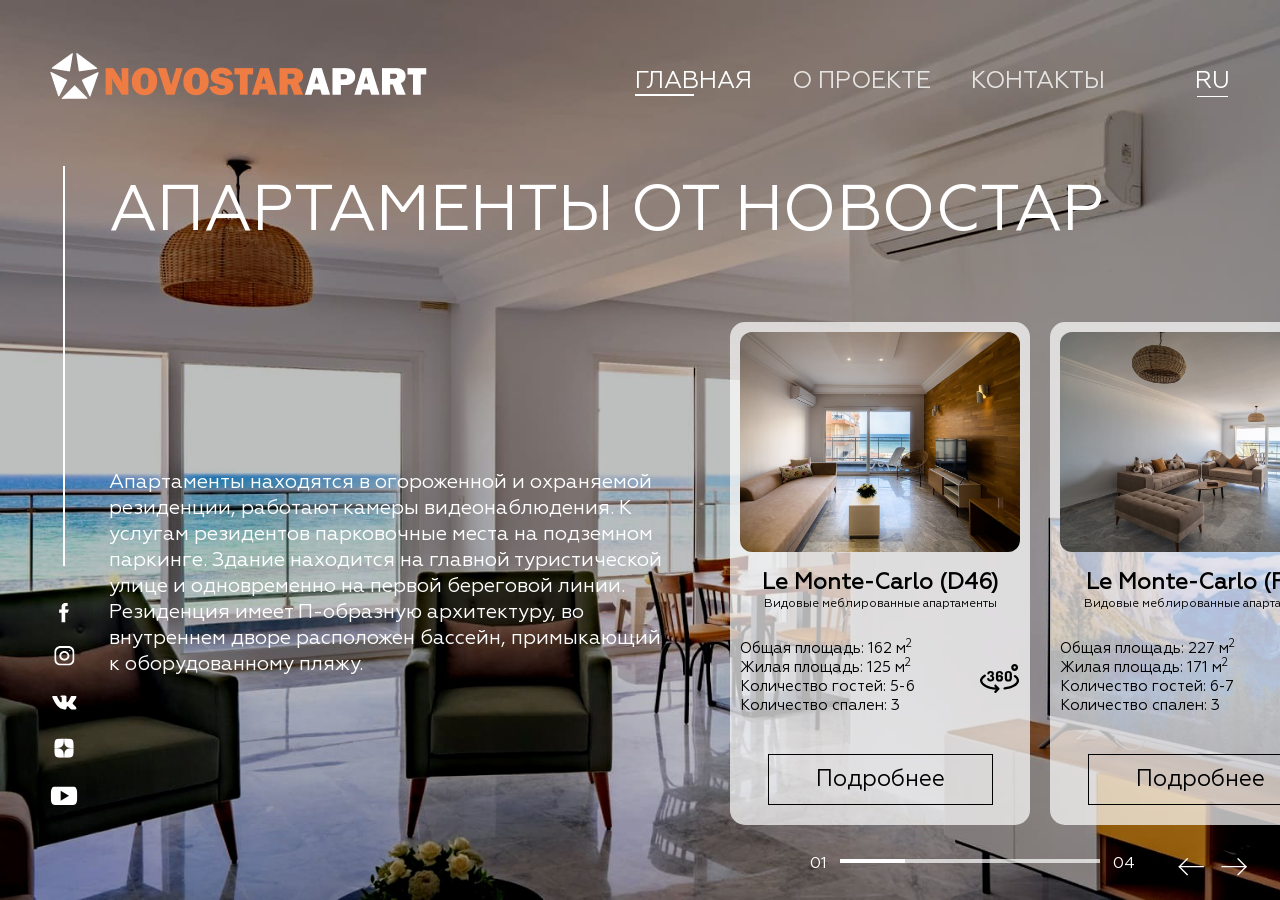
==== commit 30f01cbe: "vers 20.08 - site done" ====
--- a/index.html
+++ b/index.html
@@ -21,28 +21,14 @@
 </head>
 <body class="apart-index">
 
-	<div class="apart-modal apart-plan-modal">
-		<span class="apart-plan">
-			<img src="img/close.png" alt="" class="apart-close">
-			<img src="" alt="" class="apart-plan-pic">
-		</span>
-	</div>
-
-	<div class="apart-modal apart-map-modal">
-		<div class="apart-map">
-			<img src="img/close.png" alt="" class="apart-close">
-			<iframe src="https://www.google.com/maps/embed?pb=!1m14!1m8!1m3!1d12932.998903118727!2d10.60590106375161!3d35.86739660989545!3m2!1i1024!2i768!4f13.1!3m3!1m2!1s0x0%3A0x2175d8340d79b591!2sR%C3%A9sidence%20Le%20Mont%C3%A9%20Carlo!5e0!3m2!1sru!2sru!4v1628167155588!5m2!1sru!2sru" allowfullscreen="" loading="lazy"></iframe>
-		</div>
-	</div>
-
 	<header>
-		<a href="/"><img src="img/logo.png" alt="" class="ns-logo"></a>
+		<a href="/aparty/"><img src="img/logo.png" alt="" class="ns-logo"></a>
 		<nav class="navbar-top">
 			<div class="navbar-toggler" role="button"><span></span></div>
 			<ul class="apart-nav">
-				<li><a href="#" class="active"><span>Главная</span></a></li>
-				<li><a href="#"><span>О проекте</span></a></li>
-				<li><a href="#"><span>Контакты</span></a></li>
+				<li><a href="/aparty/" class="active"><span>Главная</span></a></li>
+				<li><a href="/aparty/about.html"><span>О проекте</span></a></li>
+				<li><a href="/aparty/contacts.html"><span>Контакты</span></a></li>
 			</ul>
 		</nav>
 		<ul class="lang">
@@ -57,11 +43,11 @@
 	<div class="apart-main">
 		<div class="apart-soc">
 			<div class="white-line"></div>
-			<a href="#"><img src="img/fb.png" alt=""></a>
-			<a href="#"><img src="img/inst.png" alt=""></a>
-			<a href="#"><img src="img/vk.png" alt=""></a>
-			<a href="#"><img src="img/zen.png" alt=""></a>
-			<a href="#"><img src="img/yt.png" alt=""></a>
+			<a href="https://www.facebook.com/novostarhotelstm/" target="_blank"><img src="img/fb.svg" alt=""></a>
+			<a href="https://www.instagram.com/novostar_hotels/" target="_blank"><img src="img/inst.svg" alt=""></a>
+			<a href="https://vk.com/novostarhotels" target="_blank"><img src="img/vk.svg" alt=""></a>
+			<a href="https://zen.yandex.ru/id/5f0499ddfead9b332aeb5707" target="_blank"><img src="img/zen.svg" alt=""></a>
+			<a href="https://www.youtube.com/channel/UCjUGUEAPAvThubUl6r7tYwg" target="_blank"><img src="img/yt.svg" alt=""></a>
 		</div>
 		<div class="index-content">
 			<h1>АПАРТАМЕНТЫ ОТ НОВОСТАР</h1>
@@ -71,57 +57,57 @@
 				</div>
 				<div class="index-slider owl-carousel">
 					<div class="carousel-item item-d46">
-						<a href="#" class="carousel-apart-thumb"></a>
+						<a href="/aparty/d46.html" class="carousel-apart-thumb"></a>
 						<h2>Le Monte-Carlo (D46)</h2>
 						<p class="carousel-item-subtitle">Видовые меблированные апартаменты</p>
 						<div class="carousel-item-info">
-							<a href="#" target="_blank"><img src="img/360.png" alt=""></a>
+							<a href="#" target="_blank"><img src="img/360.svg" alt=""></a>
 							Общая площадь: 162 м<sup>2</sup><br>
 							Жилая площадь: 125 м<sup>2</sup><br>
 							Количество гостей: 5-6<br>
 							Количество спален: 3
 						</div>
-						<a href="#" class="carousel-arapt-detail">Подробнее</a>
+						<a href="/aparty/d46.html" class="carousel-arapt-detail">Подробнее</a>
 					</div>
 					<div class="carousel-item item-f41">
-						<a href="#" class="carousel-apart-thumb"></a>
+						<a href="/aparty/f41.html" class="carousel-apart-thumb"></a>
 						<h2>Le Monte-Carlo (F41)</h2>
 						<p class="carousel-item-subtitle">Видовые меблированные апартаменты</p>
 						<div class="carousel-item-info">
-							<a href="#" target="_blank"><img src="img/360.png" alt=""></a>
+							<a href="#" target="_blank"><img src="img/360.svg" alt=""></a>
 							Общая площадь: 227 м<sup>2</sup><br>
 							Жилая площадь: 171 м<sup>2</sup><br>
 							Количество гостей: 6-7<br>
 							Количество спален: 3
 						</div>
-						<a href="#" class="carousel-arapt-detail">Подробнее</a>
+						<a href="/aparty/f41.html" class="carousel-arapt-detail">Подробнее</a>
 					</div>
 					<div class="carousel-item item-f51">
-						<a href="#" class="carousel-apart-thumb"></a>
+						<a href="/aparty/f51.html" class="carousel-apart-thumb"></a>
 						<h2>Le Monte-Carlo (F51)</h2>
 						<p class="carousel-item-subtitle">Видовые меблированные апартаменты</p>
 						<div class="carousel-item-info">
-							<a href="#" target="_blank"><img src="img/360.png" alt=""></a>
+							<a href="#" target="_blank"><img src="img/360.svg" alt=""></a>
 							Общая площадь: 222 м<sup>2</sup><br>
 							Жилая площадь: 165 м<sup>2</sup><br>
 							Количество гостей: 6-7<br>
 							Количество спален: 3
 						</div>
-						<a href="#" class="carousel-arapt-detail">Подробнее</a>
+						<a href="/aparty/f51.html" class="carousel-arapt-detail">Подробнее</a>
 					</div>
 					<div class="carousel-item item-f71">
-						<a href="#" class="carousel-apart-thumb"></a>
+						<a href="/aparty/f71.html" class="carousel-apart-thumb"></a>
 						<h2>Le Monte-Carlo (F71)</h2>
 						<p class="carousel-item-subtitle">Видовые меблированные апартаменты с пентхаусом</p>
 						<div class="carousel-item-info">
-							<a href="#" target="_blank"><img src="img/360.png" alt=""></a>
+							<a href="#" target="_blank"><img src="img/360.svg" alt=""></a>
 							Общая площадь: 315 м<sup>2</sup><br>
 							Жилая площадь: 200 м<sup>2</sup><br>
 							Площадь пентхауса: 204 м<sup>2</sup><br>
 							Количество гостей: 6-7<br>
 							Количество спален: 3
 						</div>
-						<a href="#" class="carousel-arapt-detail">Подробнее</a>
+						<a href="/aparty/f71.html" class="carousel-arapt-detail">Подробнее</a>
 					</div>
 				</div>
 			</div>
--- a/css/style.css
+++ b/css/style.css
@@ -8,15 +8,15 @@
 html, body {
 	overflow-x: hidden;
 }
-html:before {
+/*html:before {
 	content: '';
 	position: absolute;
 	top: 0;
 	left: 0;
 	bottom: 0;
 	right: 0;
-	background-color: rgba(0,0,0,.5);
-}
+	background-color: rgba(0,0,0,.45);
+}*/
 body {
 	font-family: Geometria, sans-serif;
 	height: 100vh;
@@ -28,8 +28,23 @@
 body.apart-index {
 	background-image: url('../img/main-fon.jpg');
 }
+body.apart-d46 {
+	background-image: url('../img/D-46/d46-fon.jpg');
+}
 body.apart-f41 {
 	background-image: url('../img/F-41/f41-fon.jpg');
+}
+body.apart-f51 {
+	background-image: url('../img/F-51/f51-fon.jpg');
+}
+body.apart-f71 {
+	background-image: url('../img/F-71/f71-fon.jpg');
+}
+body.apart-about {
+	background-image: url('../img/about-fon.jpg');
+}
+body.apart-contacts {
+	background-image: url('../img/main-fon.jpg');
 }
 header {
 	display: flex;
@@ -171,6 +186,12 @@
 	.apart-nav.visible {
 		opacity: 1;
 		z-index: 1;
+	}
+}
+@media (max-width: 800px) {
+	body {
+		height: auto;
+		min-height: 100vh;
 	}
 }
 @media (max-width: 700px) {
@@ -366,6 +387,7 @@
 }
 .index-slider .owl-nav button {
 	margin: 0 5px;
+	outline: none !important;
 }
 .index-slider .owl-dots {
 	margin-right: 40px;
@@ -392,6 +414,7 @@
 	height: 4px;
 	background: #fff !important;
 	opacity: .7;
+	outline: none !important;
 }
 .index-slider .owl-dot.active {
 	opacity: 1;
@@ -525,20 +548,65 @@
 	cursor: pointer;
 	border-radius: 8px;
 }
-.apart-slide-1 {
+.apart-content-d46 .apart-slide-1 {
+	background-image: url('../img/D-46/1.jpg');
+}
+.apart-content-d46 .apart-slide-2 {
+	background-image: url('../img/D-46/2.jpg');
+}
+.apart-content-d46 .apart-slide-3 {
+	background-image: url('../img/D-46/3.jpg');
+}
+.apart-content-d46 .apart-slide-4 {
+	background-image: url('../img/D-46/4.jpg');
+}
+.apart-content-d46 .apart-slide-5 {
+	background-image: url('../img/D-46/5.jpg');
+}
+.apart-content-f41 .apart-slide-1 {
 	background-image: url('../img/F-41/1.jpg');
 }
-.apart-slide-2 {
+.apart-content-f41 .apart-slide-2 {
 	background-image: url('../img/F-41/2.jpg');
 }
-.apart-slide-3 {
+.apart-content-f41 .apart-slide-3 {
 	background-image: url('../img/F-41/3.jpg');
 }
-.apart-slide-4 {
+.apart-content-f41 .apart-slide-4 {
 	background-image: url('../img/F-41/4.jpg');
 }
-.apart-slide-5 {
+.apart-content-f41 .apart-slide-5 {
 	background-image: url('../img/F-41/5.jpg');
+}
+.apart-content-f51 .apart-slide-1 {
+	background-image: url('../img/F-51/1.jpg');
+}
+.apart-content-f51 .apart-slide-2 {
+	background-image: url('../img/F-51/2.jpg');
+}
+.apart-content-f51 .apart-slide-3 {
+	background-image: url('../img/F-51/3.jpg');
+}
+.apart-content-f51 .apart-slide-4 {
+	background-image: url('../img/F-51/4.jpg');
+}
+.apart-content-f51 .apart-slide-5 {
+	background-image: url('../img/F-51/5.jpg');
+}
+.apart-content-f71 .apart-slide-1 {
+	background-image: url('../img/F-71/1.jpg');
+}
+.apart-content-f71 .apart-slide-2 {
+	background-image: url('../img/F-71/2.jpg');
+}
+.apart-content-f71 .apart-slide-3 {
+	background-image: url('../img/F-71/3.jpg');
+}
+.apart-content-f71 .apart-slide-4 {
+	background-image: url('../img/F-71/4.jpg');
+}
+.apart-content-f71 .apart-slide-5 {
+	background-image: url('../img/F-71/5.jpg');
 }
 .apart-slider-nav .slick-slide:not(.slick-current) {
 	opacity: .4;
@@ -708,6 +776,10 @@
 	column-count: 2;
 	padding-right: 10px;
 }
+.apart-furniture-penthouse {
+	width: 100%;
+	padding-top: 30px;
+}
 .apart-more {
 	position: relative;
 	float: right;
@@ -792,16 +864,17 @@
 		font-size: 18px;
 		line-height: 24px;
 	}
-}
-@media (max-width: 1400px) {
 	.apart-common-info,
 	.apart-furniture-bedroom,
 	.apart-furniture-livingroom {
 		width: 100%;
-		padding: 0 10px 15px 0;
+		padding: 0 10px 20px 0;
 	}
 	.apart-kitchen-text {
 		column-count: 1;
+	}
+	.apart-furniture-penthouse {
+		padding-top: 20px;
 	}
 }
 @media (max-width: 1300px) {
@@ -931,6 +1004,13 @@
 		width: 21vw;
 		height: 21vw;
 	}
+	.apart-info-head {
+		justify-content: center;
+	}
+	.apart-title h1,
+	.apart-title h2 {
+		text-align: center;
+	}
 }
 @media (max-width: 400px) {
 	.apart-slider-nav [class^="apart-slide"] {
@@ -940,4 +1020,264 @@
 	.apart-main.offset {
 		transform: translateY(100px);
 	}
+}
+
+/* about */
+.apart-content-about {
+	display: block;
+}
+.apart-content-about h1 {
+	text-align: center;
+	font-size: 40px;
+	line-height: 44px;
+}
+.apart-about-text {
+	overflow: auto;
+	scrollbar-width: thin;
+	scrollbar-color: #000 #747474;
+	height: 38vh;
+	padding-right: 20px;
+}
+.apart-about-text::-webkit-scrollbar,
+.apart-about-links::-webkit-scrollbar {
+	height: 6px;
+	width: 6px;
+}
+.apart-about-text::-webkit-scrollbar-track,
+.apart-about-links::-webkit-scrollbar-track {
+	background: #747474;
+	border-radius: 15px;
+}
+.apart-about-text::-webkit-scrollbar-thumb,
+.apart-about-links::-webkit-scrollbar-thumb {
+	background-color: #000;
+	border-radius: 15px;
+}
+.apart-about-text p {
+	font-size: 18px;
+	line-height: 24px;
+}
+.apart-about-links {
+	display: flex;
+	padding: 50px 0 15px;
+	overflow: auto;
+	scrollbar-width: thin;
+	scrollbar-color: #000 #747474;
+}
+.apart-about-link {
+	width: 380px;
+	flex-shrink: 0;
+	display: flex;
+}
+.apart-about-link:not(:last-of-type) {
+	margin-right: 45px;
+}
+.apart-about-link-pic {
+	display: block;
+	width: 122px;
+	height: 125px;
+	border-radius: 12px;
+	overflow: hidden;
+	background-size: cover;
+	background-position: 50% 50%;
+	flex-shrink: 0;
+}
+.apart-about-link-pic:hover {
+	opacity: .8;
+}
+.apart-about-link-pic.link-pic-d46 {
+	background-image: url('../img/D-46/3.jpg');
+}
+.apart-about-link-pic.link-pic-f41 {
+	background-image: url('../img/F-41/3.jpg');
+}
+.apart-about-link-pic.link-pic-f51 {
+	background-image: url('../img/F-51/3.jpg');
+}
+.apart-about-link-pic.link-pic-f71 {
+	background-image: url('../img/F-71/3.jpg');
+}
+.apart-about-link-text {
+	padding-left: 15px;
+}
+.apart-about-link-text h3 {
+	font-size: 21px;
+	line-height: 27px;
+	font-weight: 100;
+	margin: 0 0 15px;
+}
+.apart-about-link-text p {
+	margin: 5px 0;
+	font-size: 15px;
+	line-height: 19px;
+}
+.apart-about-detail {
+	display: block;
+	font-size: 16px;
+	line-height: 20px;
+	color: #444;
+	margin-top: 20px;
+}
+.apart-about-detail:hover {
+	text-decoration: none;
+}
+@media (max-width: 1200px) {
+	.apart-about-links {
+		flex-wrap: wrap;
+		justify-content: center;
+		margin: 0 -15px;
+		padding: 20px 0 0;
+	}
+	.apart-about-link {
+		margin: 15px !important;
+	}
+}
+@media (max-width: 1000px) {
+	.apart-about-link {
+		margin: 15px 10px !important;
+	}
+}
+@media (max-width: 500px) {
+	.apart-about-links {
+		display: block;
+		margin: 0;
+	}
+	.apart-about-link {
+		margin: 25px auto !important;
+		width: 100%;
+		max-width: 370px;
+	}
+	.apart-about-link-pic {
+		width: 105px;
+		height: 110px;
+	}
+	.apart-about-link-text {
+		padding-left: 10px;
+	}
+	.apart-about-link-text h3 {
+		font-size: 18px;
+		line-height: 24px;
+		margin: 0 0 10px;
+	}
+	.apart-about-detail {
+		margin-top: 12px;
+	}
+}
+@media (max-width: 380px) {
+	.apart-about-link-pic {
+		height: 105px;
+	}
+	.apart-about-link-text h3 {
+		font-size: 15px;
+		line-height: 22px;
+		margin: 0 0 10px;
+	}
+	.apart-about-link-text p {
+		margin: 5px 0;
+		font-size: 13px;
+		line-height: 17px;
+	}
+	.apart-about-detail {
+		margin-top: 12px;
+	}
+}
+
+/* contacts */
+.apart-content-contacts {
+	padding-left: 50px;
+	display: block;
+	height: 580px;
+}
+.apart-content-contacts h1 {;
+	font-size: 32px;
+	line-height: 40px;
+	font-weight: 100;
+}
+.apart-contacts-wrap {
+	display: flex;
+	justify-content: space-between;
+}
+.phone-mail {
+	width: 370px;
+	flex-shrink: 0;
+}
+.phone-mail a {
+	display: flex;
+	color: #000;
+	text-decoration: none;
+	font-size: 24px;
+	line-height: 32px;
+	padding: 15px 0;
+}
+.phone-mail img {
+	margin-right: 20px;
+}
+.address {
+	width: 515px;
+	flex-shrink: 0;
+}
+.address-text {
+	display: flex;
+	padding-bottom: 15px;
+}
+.address-text p {
+	font-size: 24px;
+	line-height: 32px;
+	margin: 0;
+}
+.address-text img {
+	align-self: flex-start;
+	margin-right: 15px;
+	width: 35px;
+	height: 35px;
+}
+.address iframe {
+	border: none;
+	display: block;
+	width: 100%;
+	height: 350px;
+	border-radius: 10px;
+	overflow: hidden;
+}
+@media (max-width: 1100px) {
+	.apart-content-contacts {
+		height: auto;
+		padding-left: 25px;
+	}
+	.apart-contacts-wrap {
+		flex-wrap: wrap;
+	}
+	.phone-mail,
+	.address {
+		width: 100%;
+	}
+	.phone-mail a {
+		padding: 10px 0;
+	}
+	.phone-mail img {
+		margin-right: 15px;
+	}
+	.address-text {
+		padding-top: 20px;
+	}
+}
+@media (max-width: 1000px) {
+	.apart-content-contacts {
+		padding-left: 15px;
+	}
+}
+@media (max-width: 500px) {
+	.phone-mail a,
+	.address-text p {
+		font-size: 18px;
+		line-height: 24px;
+	}
+	.phone-mail img {
+		width: 25px;
+		height: 25px;
+	}
+	.address-text img {
+		width: 28px;
+		height: 28px;
+	}
 }
